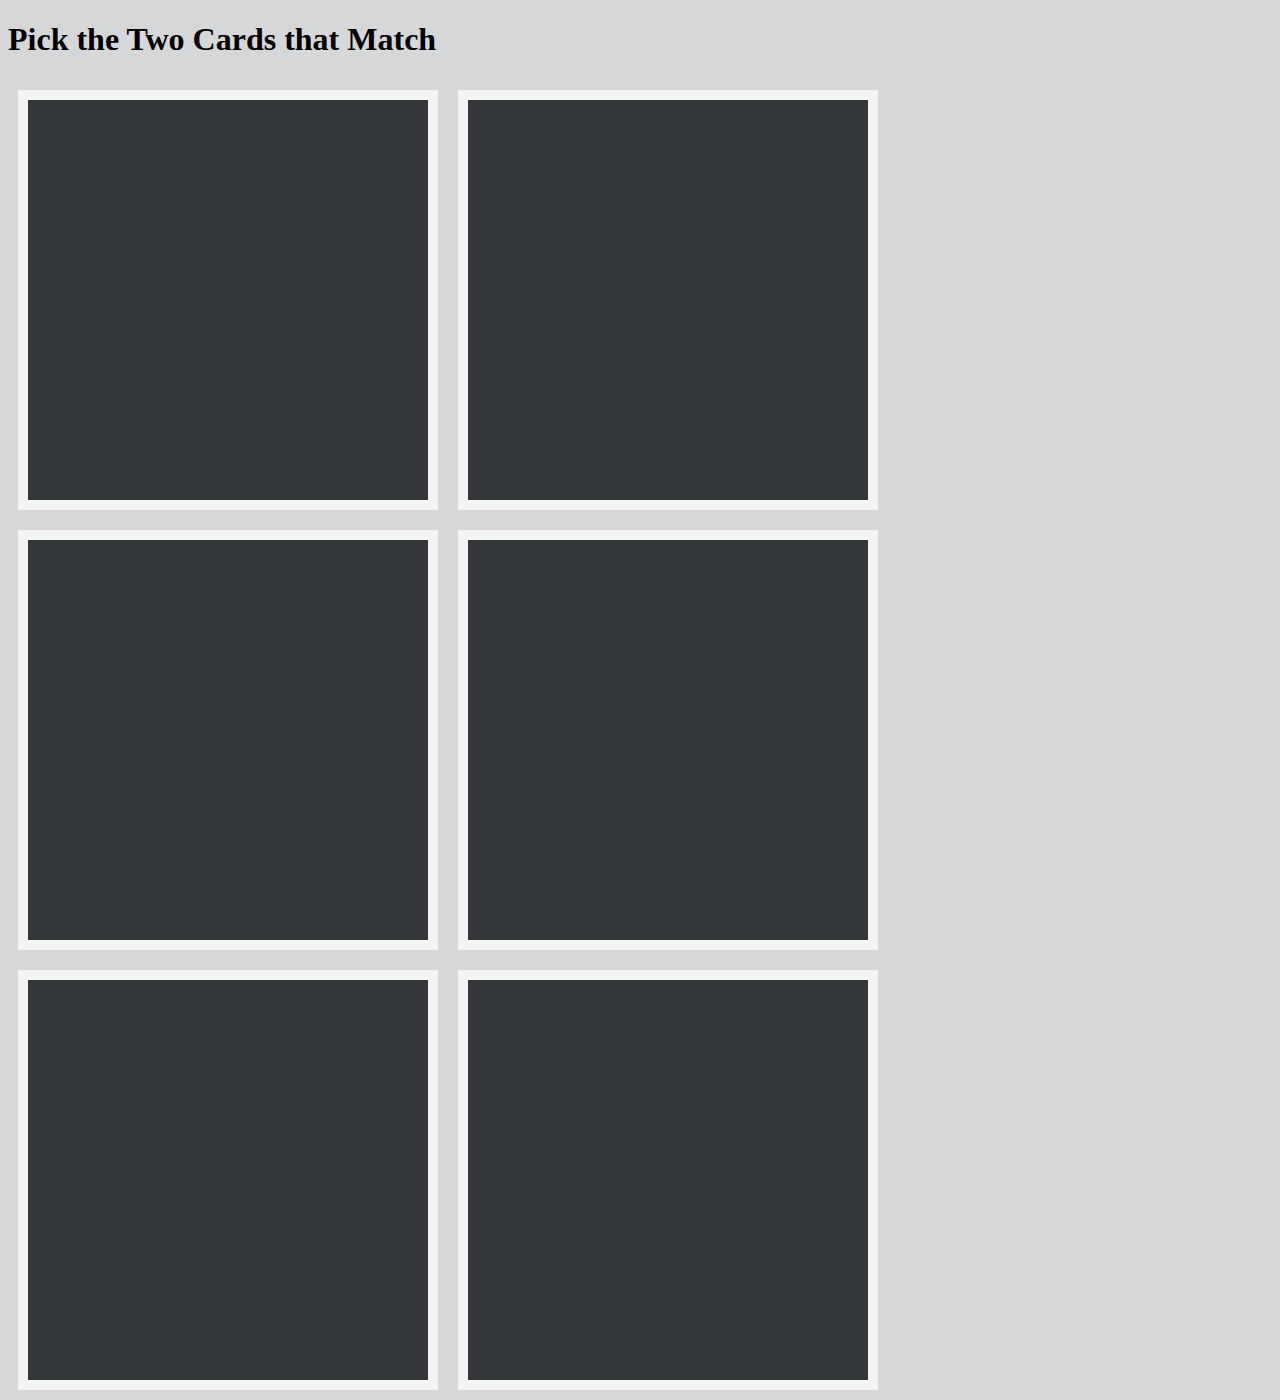
==== memoryGame.html @ 00b01b7d "Files renamed" ====
<!DOCTYPE html>
<html lang="en">
<head>
    <meta charset="UTF-8">
    <meta http-equiv="X-UA-Compatible" content="IE=edge">
    <meta name="viewport" content="width=device-width, initial-scale=1.0">
    
    <link rel="stylesheet" href="memoryGame.css">
    
    <title>Memory Game</title>
</head>
<body>

    <main>
        <h1>Pick the Two Cards that Match</h1>
        <section id="row 1">
            
            <div id="card1" class="cards"></div>
            <div id="card2" class="cards"></div>
            <div id="card3" class="cards"></div>

        </section>

        <section id="row 2">

            <div id="card4" class="cards"></div>
            <div id="card5" class="cards"></div>
            <div id="card6" class="cards"></div>

        </section>
        
    </main>

    <script src="memoryGame.js"></script>
    
</body>
</html>
---- memoryGame.css ----
body{
    background-color: rgb(214, 215, 216);
}

.cards{
    width: 400px;
    height: 400px;
    background-color: rgb(51, 55, 58);
    border: 10px solid rgba(255, 255, 255, 0.945);
    
    margin: 10px;
    float:left;
}
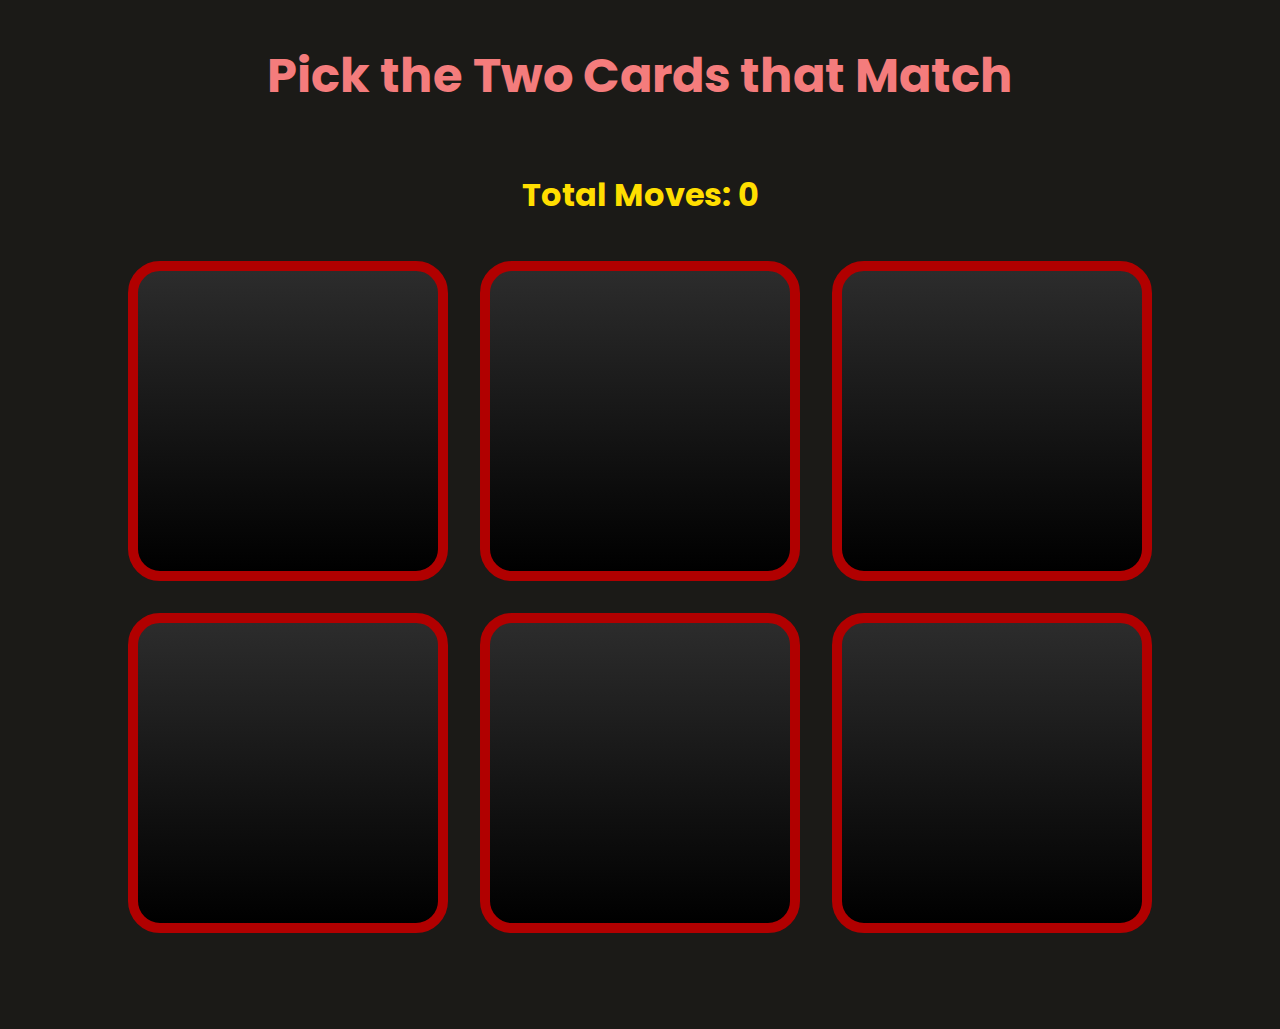
==== commit 755ee98e: "feat: Add CSS and display the amount of moves it takes for the player to finish the game" ====
--- a/memoryGame.html
+++ b/memoryGame.html
@@ -5,6 +5,9 @@
     <meta http-equiv="X-UA-Compatible" content="IE=edge">
     <meta name="viewport" content="width=device-width, initial-scale=1.0">
     
+    <link rel="preconnect" href="https://fonts.googleapis.com">
+    <link rel="preconnect" href="https://fonts.gstatic.com" crossorigin>
+    <link href="https://fonts.googleapis.com/css2?family=Poppins:wght@400;700&display=swap" rel="stylesheet">
     <link rel="stylesheet" href="memoryGame.css">
     
     <title>Memory Game</title>
@@ -13,21 +16,25 @@
 
     <main>
         <h1>Pick the Two Cards that Match</h1>
-        <section id="row 1">
+        <h2>Total Moves: <span id="counter">0</span></h2>
+
+        <article>
+            <section id="row 1">
+                
+                <div id="card1" class="cards"></div>
+                <div id="card2" class="cards"></div>
+                <div id="card3" class="cards"></div>
+                
+            </section>
             
-            <div id="card1" class="cards"></div>
-            <div id="card2" class="cards"></div>
-            <div id="card3" class="cards"></div>
-
-        </section>
-
-        <section id="row 2">
-
-            <div id="card4" class="cards"></div>
-            <div id="card5" class="cards"></div>
-            <div id="card6" class="cards"></div>
-
-        </section>
+            <section id="row 2">
+                
+                <div id="card4" class="cards"></div>
+                <div id="card5" class="cards"></div>
+                <div id="card6" class="cards"></div>
+                
+            </section>
+        </article>
         
     </main>
 
--- a/memoryGame.css
+++ b/memoryGame.css
@@ -1,13 +1,53 @@
 body{
-    background-color: rgb(214, 215, 216);
+    background-color: #1B1A17;
+    font-family: 'Poppins', sans-serif;
+}
+
+h1{
+    font-size: 3rem;
+    color: #F47C7C;
+}
+
+h2{
+    font-size: 2rem;
+    color: #FFDE00;
+}
+
+main{
+    display: flex;
+    flex-direction: column;
+    align-items: center;
+    margin-bottom: 5rem;
+}
+
+section{
+    display: flex;
 }
 
 .cards{
-    width: 400px;
-    height: 400px;
-    background-color: rgb(51, 55, 58);
-    border: 10px solid rgba(255, 255, 255, 0.945);
+    width: 300px;
+    height: 300px;
+    margin: 1rem;
+    border-radius: 10%;
+    background: linear-gradient(0deg, #000, #2c2c2c);
+    border: 10px solid #b10000;
+}
+
+@media screen and (max-width: 1075px) {
     
-    margin: 10px;
-    float:left;
+    article{
+        display: flex;
+    }
+
+    section{
+        flex-direction: column;
+    }
+}
+
+@media screen and (max-width: 709px) {
+    
+    article{
+        display: flex;
+        flex-direction: column;
+    }
 }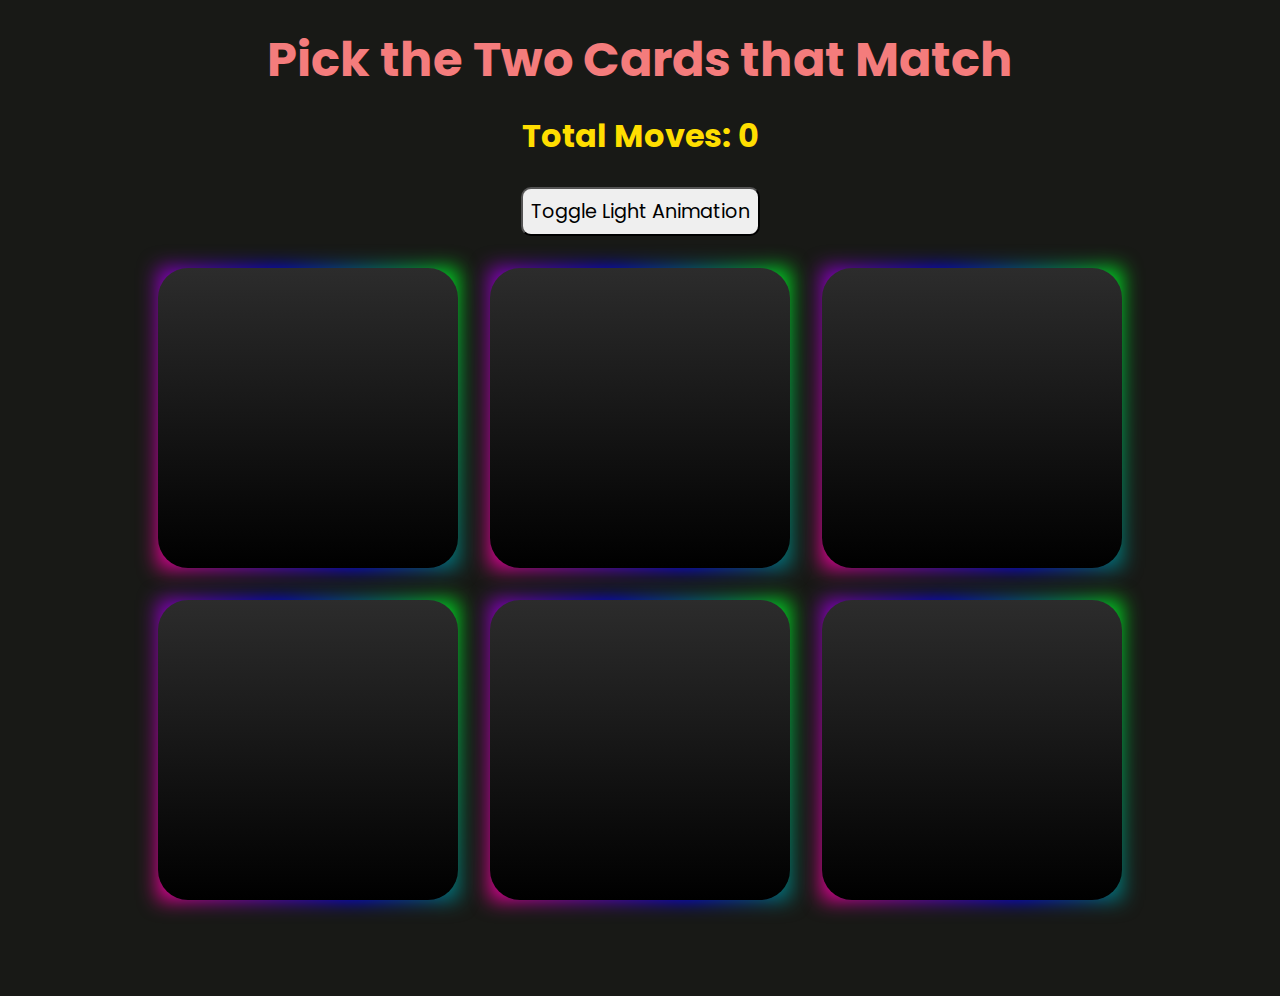
==== commit eb76a1f0: "feat: Add CSS animation to cards instead of normal border. Add button to turn off/on CSS Animation" ====
--- a/memoryGame.html
+++ b/memoryGame.html
@@ -17,21 +17,21 @@
     <main>
         <h1>Pick the Two Cards that Match</h1>
         <h2>Total Moves: <span id="counter">0</span></h2>
-
+        <button onclick="toggleLights()">Toggle Light Animation</button>
         <article>
             <section id="row 1">
                 
-                <div id="card1" class="cards"></div>
-                <div id="card2" class="cards"></div>
-                <div id="card3" class="cards"></div>
+                <div id="card1" class="cards bg-animation"></div>
+                <div id="card2" class="cards bg-animation"></div>
+                <div id="card3" class="cards bg-animation"></div>
                 
             </section>
             
             <section id="row 2">
                 
-                <div id="card4" class="cards"></div>
-                <div id="card5" class="cards"></div>
-                <div id="card6" class="cards"></div>
+                <div id="card4" class="cards bg-animation"></div>
+                <div id="card5" class="cards bg-animation"></div>
+                <div id="card6" class="cards bg-animation"></div>
                 
             </section>
         </article>
--- a/memoryGame.css
+++ b/memoryGame.css
@@ -1,16 +1,31 @@
 body{
-    background-color: #1B1A17;
+    background-color: #181916;
     font-family: 'Poppins', sans-serif;
 }
 
 h1{
     font-size: 3rem;
     color: #F47C7C;
+    margin: 1rem;
 }
 
 h2{
+    margin-top: 0;
     font-size: 2rem;
     color: #FFDE00;
+}
+
+button{
+    padding: .5rem;
+    margin-bottom: 1rem;
+    font-size: 1.2rem;
+    border-radius: 10px;
+    font-family: inherit;
+    cursor: pointer;
+}
+
+button:hover{
+    transform: translateX(-2px) translateY(-2px);
 }
 
 main{
@@ -25,12 +40,40 @@
 }
 
 .cards{
+    position: relative;
     width: 300px;
     height: 300px;
     margin: 1rem;
     border-radius: 10%;
     background: linear-gradient(0deg, #000, #2c2c2c);
-    border: 10px solid #b10000;
+}
+
+.bg-animation:after{
+    
+    content: '';
+    position: absolute;
+    z-index: -1;
+    
+    width: 100%;
+    height: 100%;
+    
+    background: linear-gradient(75deg, #fb0094, #0000ff, #00ff00, #ffff00, #fb0094, #0000ff, #00ff00, #ffff00, #fb0094);
+    background-size: 500%;
+    filter: blur(10px);
+    
+    animation: glowing 25s linear infinite;
+}
+
+@keyframes glowing {
+    0%{
+        background-position: 0 0;
+    }
+    50%{
+        background-position: 300% 0;
+    }
+    100%{
+        background-position: 0 0;
+    }
 }
 
 @media screen and (max-width: 1075px) {
